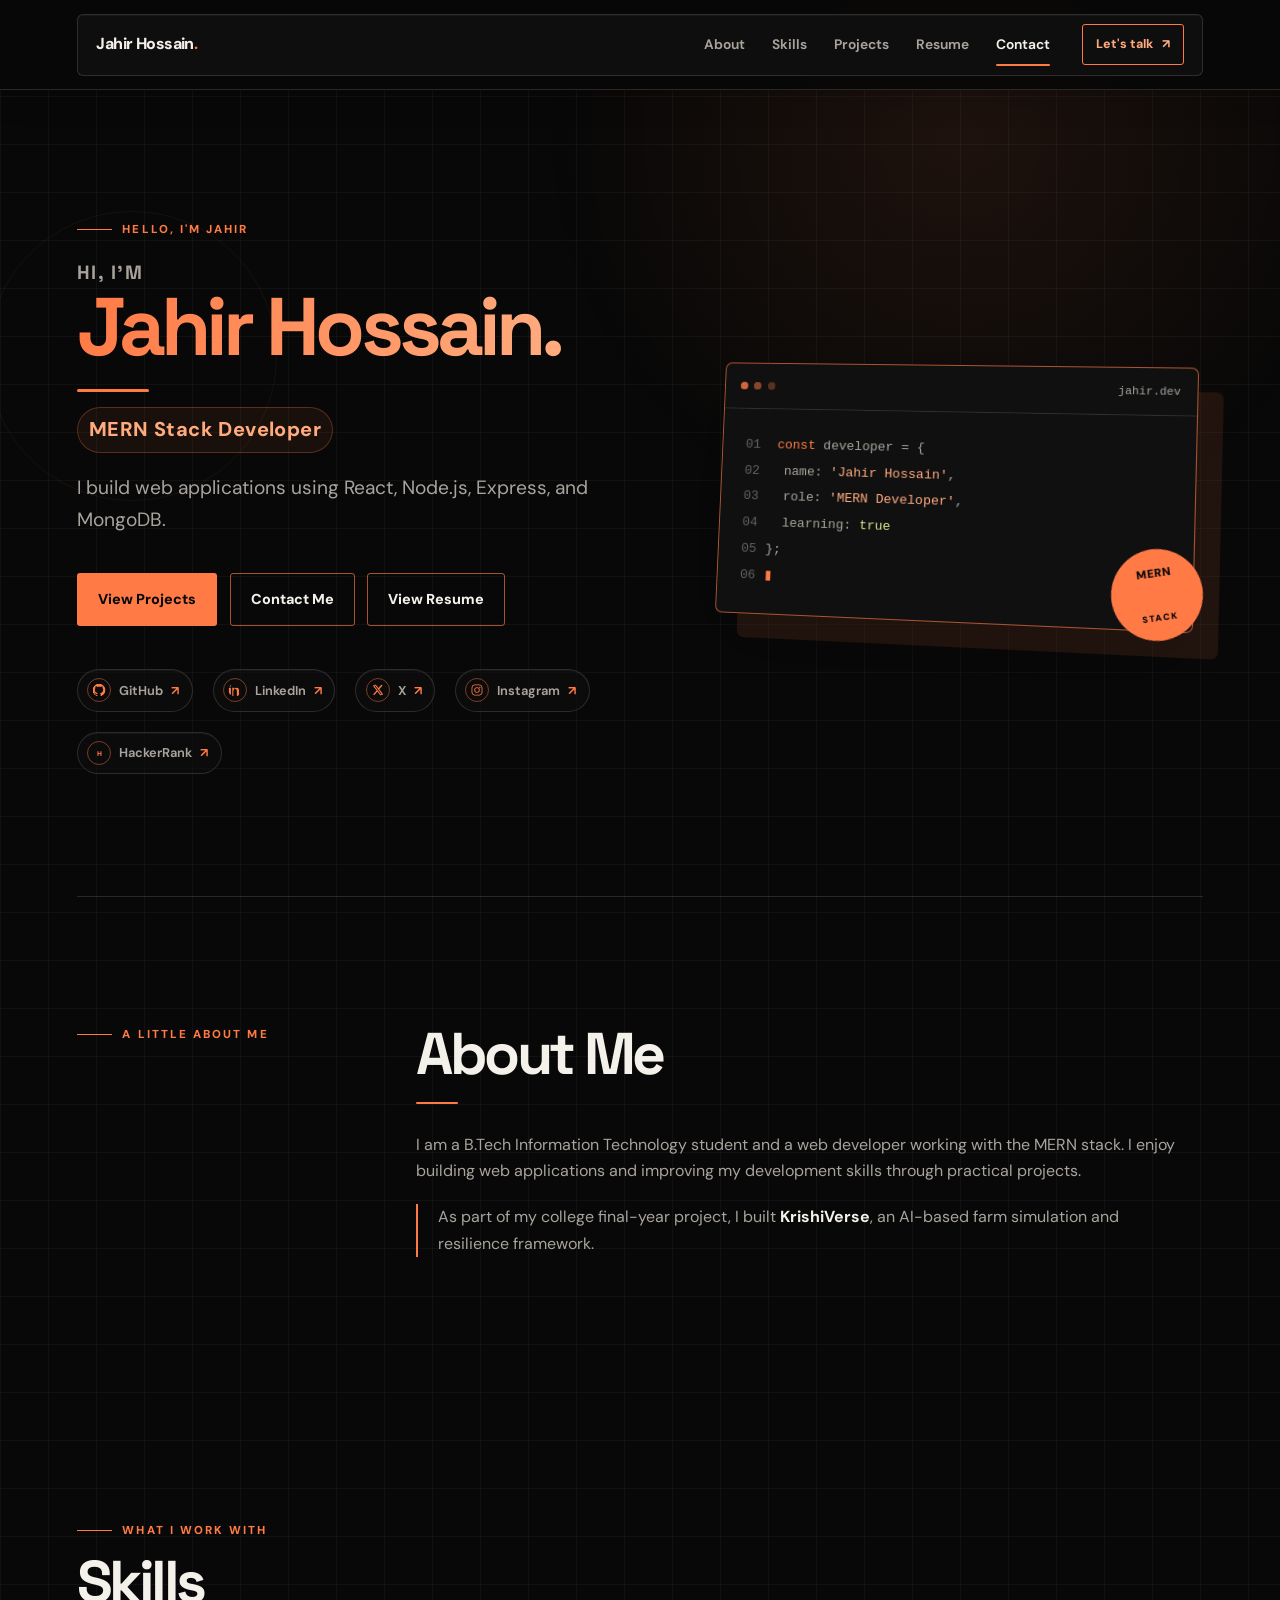
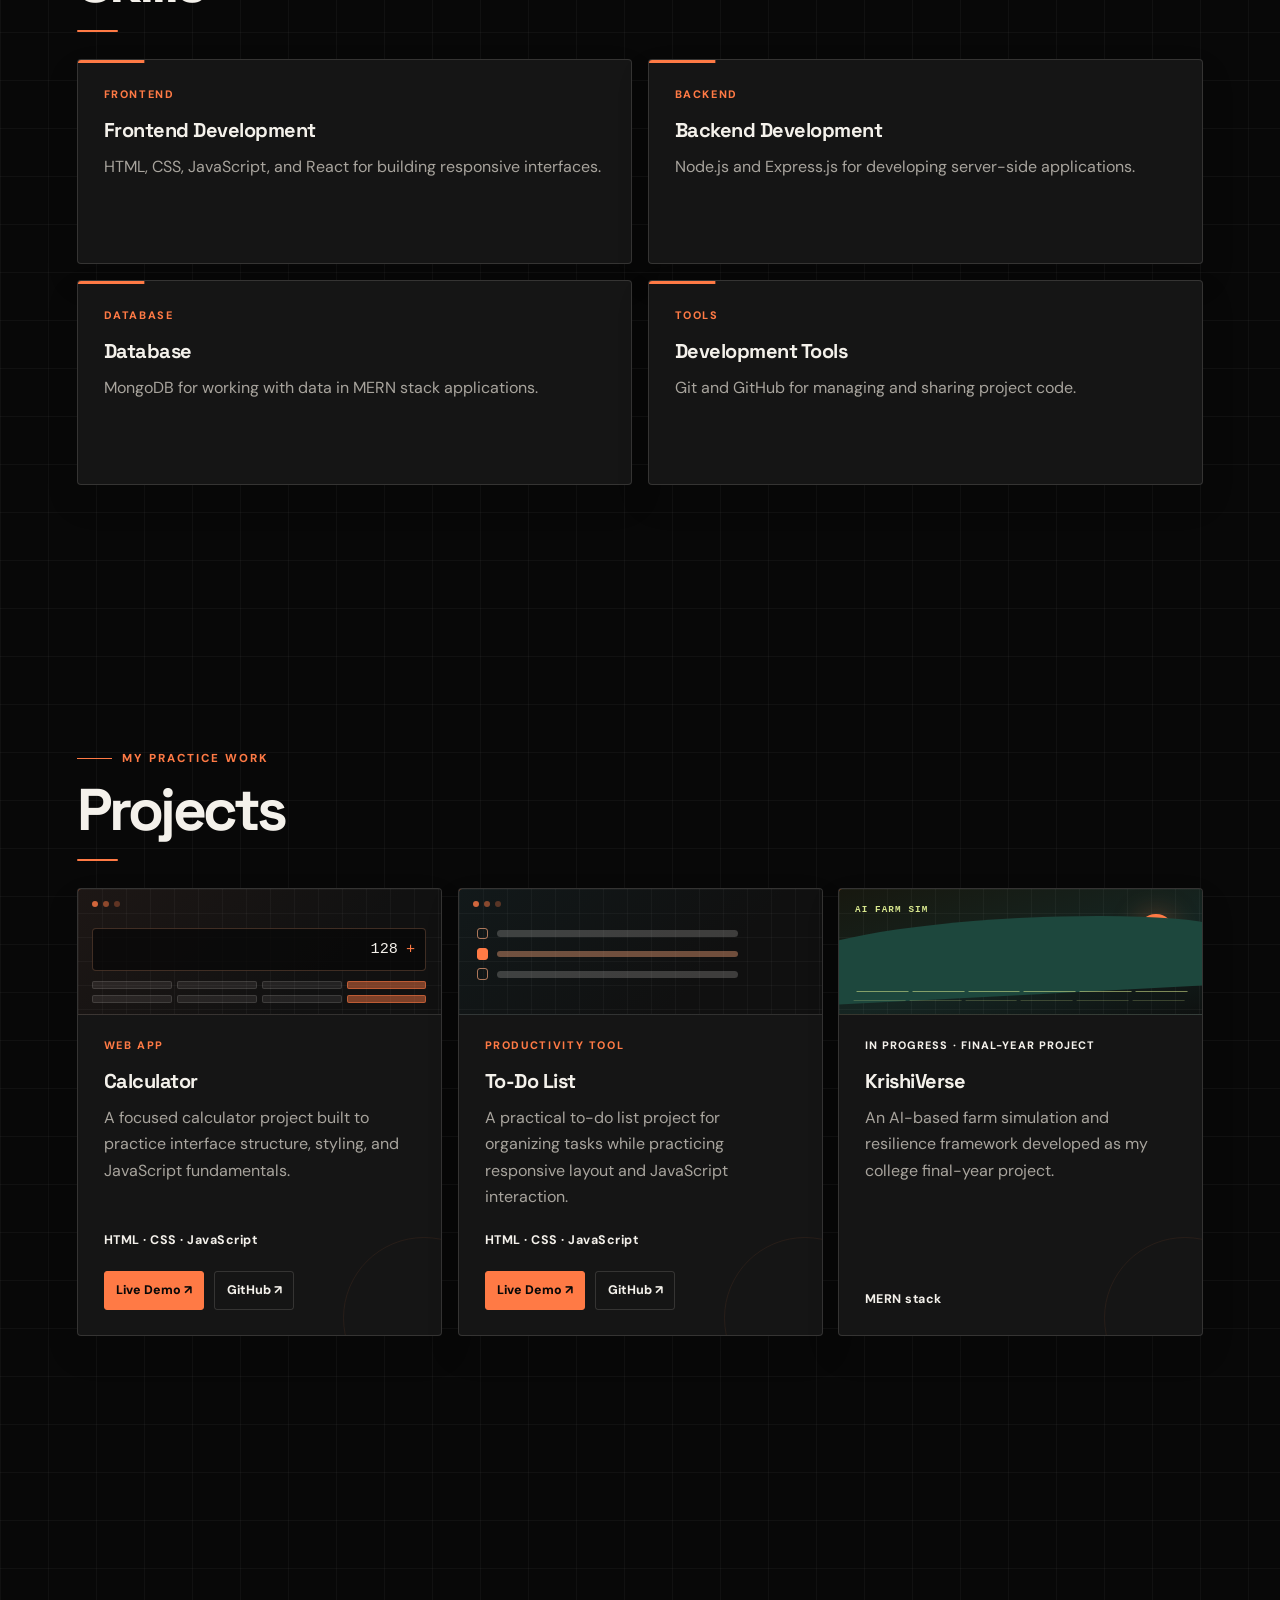
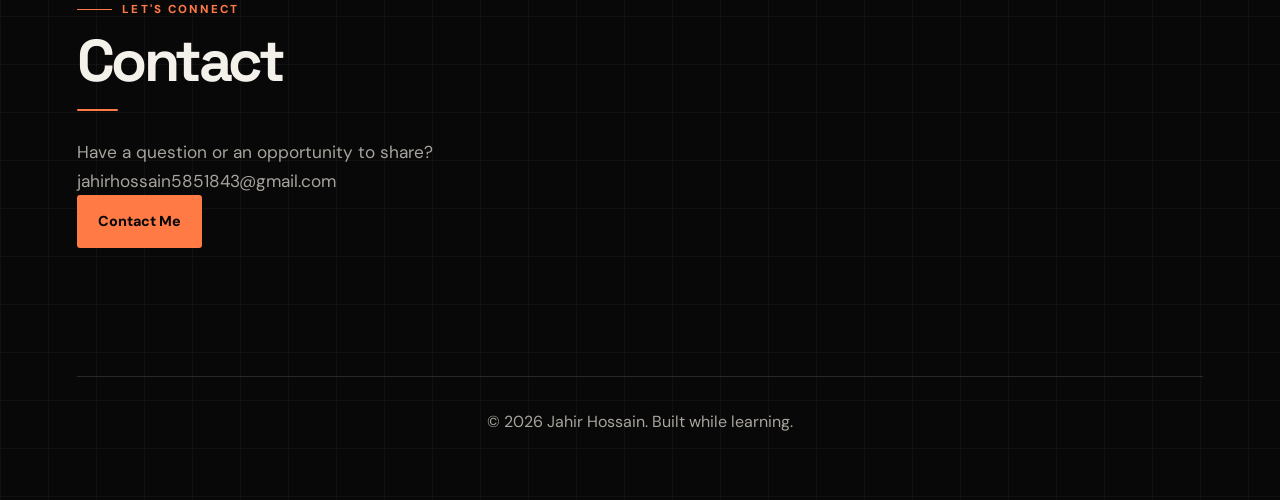
==== index.html @ dad939b6 "Create portfolio website" ====
<!DOCTYPE html>
<html lang="en">
<head>
  <meta charset="UTF-8">
  <meta name="viewport" content="width=device-width, initial-scale=1.0">
  <meta name="description" content="Jahir Hossain is a MERN Stack Developer building responsive web applications with React, Node.js, Express, and MongoDB.">
  <meta name="theme-color" content="#080808">
  <meta property="og:title" content="Jahir Hossain | MERN Stack Developer">
  <meta property="og:description" content="Explore Jahir Hossain's projects, skills, and web development journey.">
  <meta property="og:type" content="website">
  <title>Jahir Hossain | MERN Stack Developer</title>
  <link rel="icon" href="favicon.svg" type="image/svg+xml">
  <link rel="stylesheet" href="styles.css">
  <script src="script.js" defer></script>
</head>
<body>
  <header class="site-header">
    <nav class="navbar container" aria-label="Main navigation">
      <a class="logo" href="#home">Jahir Hossain<span>.</span></a>

      <button class="nav-toggle" type="button"
        aria-label="Toggle navigation" aria-expanded="false" aria-controls="primary-navigation">
        ☰
      </button>

      <ul class="nav-links" id="primary-navigation">
        <li><a href="#about">About</a></li>
        <li><a href="#skills">Skills</a></li>
        <li><a href="#projects">Projects</a></li>
        <li><a href="resume.html">Resume</a></li>
        <li><a href="#contact">Contact</a></li>
      </ul>

      <a class="nav-contact" href="#contact">Let's talk <span aria-hidden="true">↗</span></a>
    </nav>
  </header>

  <main>
    <section class="hero container" id="home">
      <div class="hero-text">
        <p class="eyebrow">HELLO, I'M JAHIR</p>
        <h1>
          <span class="hero-greeting">Hi, I'm</span>
          <span class="hero-name">Jahir Hossain.</span>
        </h1>
        <p class="hero-role">MERN Stack Developer</p>
        <p class="intro">I build web applications using React, Node.js, Express, and MongoDB.</p>
        <div class="hero-actions">
          <a class="btn btn-primary" href="#projects">View Projects</a>
          <a class="btn btn-secondary" href="#contact">Contact Me</a>
          <a class="btn btn-secondary" href="resume.html">View Resume</a>
        </div>
        <nav class="social-links" aria-label="Social links">
          <a href="https://github.com/whojahir" target="_blank" rel="noopener noreferrer">
            <svg class="social-icon" viewBox="0 0 24 24" aria-hidden="true"><path d="M12 .297c-6.63 0-12 5.373-12 12 0 5.303 3.438 9.8 8.205 11.385.6.113.82-.258.82-.577 0-.285-.01-1.04-.015-2.04-3.338.724-4.042-1.61-4.042-1.61-.546-1.387-1.333-1.756-1.333-1.756-1.089-.745.084-.729.084-.729 1.205.084 1.838 1.236 1.838 1.236 1.07 1.835 2.809 1.305 3.495.998.108-.776.418-1.305.762-1.605-2.665-.3-5.466-1.332-5.466-5.93 0-1.31.465-2.38 1.235-3.22-.135-.303-.54-1.523.105-3.176 0 0 1.005-.322 3.3 1.23.96-.267 1.98-.399 3-.405 1.02.006 2.04.138 3 .405 2.28-.908 3.285-1.23 3.285-1.23.645 1.653.24 2.873.12 3.176.765.84 1.23 1.91 1.23 3.22 0 4.61-2.805 5.625-5.475 5.92.42.36.81 1.096.81 2.22 0 1.606-.015 2.896-.015 3.286 0 .315.21.69.825.57C20.565 22.092 24 17.592 24 12.297c0-6.627-5.373-12-12-12"/></svg>
            GitHub <span aria-hidden="true">↗</span>
          </a>
          <a href="https://www.linkedin.com/in/jahir-hossain-62287223a/" target="_blank" rel="noopener noreferrer">
            <svg class="social-icon" viewBox="0 0 24 24" aria-hidden="true"><path d="M4.98 3.5A2.5 2.5 0 1 1 0 3.5a2.5 2.5 0 0 1 4.98 0ZM.5 8h4v16h-4V8Zm6.5 0h3.83v2.18h.05c.53-1 1.83-2.48 3.77-2.48 4.03 0 4.77 2.65 4.77 6.1V24h-4v-9.02c0-2.15-.04-4.91-2.99-4.91-3 0-3.46 2.34-3.46 4.76V24H7V8Z"/></svg>
            LinkedIn <span aria-hidden="true">↗</span>
          </a>
          <a href="https://x.com/wh0jahir" target="_blank" rel="noopener noreferrer">
            <svg class="social-icon" viewBox="0 0 24 24" aria-hidden="true"><path d="M18.244 2.25h3.308l-7.227 8.26 8.502 11.24H16.17l-5.214-6.817-5.963 6.817H1.684l7.73-8.835L1.254 2.25H8.08l4.713 6.231 5.45-6.231Zm-1.161 17.52h1.833L7.084 4.126H5.117L17.083 19.77Z"/></svg>
            X <span aria-hidden="true">↗</span>
          </a>
          <a href="https://www.instagram.com/whojahir" target="_blank" rel="noopener noreferrer">
            <svg class="social-icon" viewBox="0 0 24 24" aria-hidden="true"><path d="M7.75 2h8.5A5.75 5.75 0 0 1 22 7.75v8.5A5.75 5.75 0 0 1 16.25 22h-8.5A5.75 5.75 0 0 1 2 16.25v-8.5A5.75 5.75 0 0 1 7.75 2Zm-.2 1.5A4.25 4.25 0 0 0 3.5 7.75v8.5a4.25 4.25 0 0 0 4.25 4.25h8.5a4.25 4.25 0 0 0 4.25-4.25v-8.5a4.25 4.25 0 0 0-4.25-4.25h-8.5ZM12 7a5 5 0 1 1 0 10 5 5 0 0 1 0-10Zm0 1.5a3.5 3.5 0 1 0 0 7 3.5 3.5 0 0 0 0-7Zm5.25-2.25a1.125 1.125 0 1 1 0 2.25 1.125 1.125 0 0 1 0-2.25Z"/></svg>
            Instagram <span aria-hidden="true">↗</span>
          </a>
          <a href="https://www.hackerrank.com/profile/whojahir" target="_blank" rel="noopener noreferrer">
            <svg class="social-icon social-icon-letter" viewBox="0 0 24 24" aria-hidden="true"><text x="12" y="17" text-anchor="middle">H</text></svg>
            HackerRank <span aria-hidden="true">↗</span>
          </a>
        </nav>
      </div>

      <div class="hero-visual" role="img" aria-label="Developer workspace illustration">
        <div class="code-window">
          <div class="window-bar" aria-hidden="true">
            <span></span><span></span><span></span>
            <small>jahir.dev</small>
          </div>
          <div class="code-content" aria-hidden="true">
            <p><span class="code-muted">01</span> <span class="code-keyword">const</span> developer = {</p>
            <p><span class="code-muted">02</span>&nbsp;&nbsp;name: <span class="code-string">'Jahir Hossain'</span>,</p>
            <p><span class="code-muted">03</span>&nbsp;&nbsp;role: <span class="code-string">'MERN Developer'</span>,</p>
            <p><span class="code-muted">04</span>&nbsp;&nbsp;learning: <span class="code-value">true</span></p>
            <p><span class="code-muted">05</span>};</p>
            <p><span class="code-muted">06</span><span class="code-cursor">▮</span></p>
          </div>
        </div>
        <div class="visual-badge">MERN<br><span>STACK</span></div>
      </div>
    </section>

    <section class="section container" id="about">
      <p class="eyebrow">A LITTLE ABOUT ME</p>
      <h2>About Me</h2>
      <div class="about-content">
        <p>
          I am a B.Tech Information Technology student and a web developer
          working with the MERN stack. I enjoy building web applications and
          improving my development skills through practical projects.
        </p>
        <p class="about-experience">
          As part of my college final-year project, I built
          <strong>KrishiVerse</strong>, an AI-based farm simulation and
          resilience framework.
        </p>
      </div>
    </section>

    <section class="section container" id="skills">
      <p class="eyebrow">WHAT I WORK WITH</p>
      <h2>Skills</h2>
      <div class="skills-grid">
        <article class="card skill-card">
          <p class="skill-category">FRONTEND</p>
          <h3>Frontend Development</h3>
          <p>HTML, CSS, JavaScript, and React for building responsive interfaces.</p>
        </article>
        <article class="card skill-card">
          <p class="skill-category">BACKEND</p>
          <h3>Backend Development</h3>
          <p>Node.js and Express.js for developing server-side applications.</p>
        </article>
        <article class="card skill-card">
          <p class="skill-category">DATABASE</p>
          <h3>Database</h3>
          <p>MongoDB for working with data in MERN stack applications.</p>
        </article>
        <article class="card skill-card">
          <p class="skill-category">TOOLS</p>
          <h3>Development Tools</h3>
          <p>Git and GitHub for managing and sharing project code.</p>
        </article>
      </div>
    </section>

    <section class="section container" id="projects">
      <p class="eyebrow">MY PRACTICE WORK</p>
      <h2>Projects</h2>
      <div class="card-grid">
        <article class="card project-card">
          <div class="project-preview project-preview-calculator" aria-hidden="true">
            <div class="preview-topbar"><span></span><span></span><span></span></div>
            <div class="calculator-screen">128<span>+</span></div>
            <div class="calculator-keys"><i></i><i></i><i></i><i class="key-accent"></i><i></i><i></i><i></i><i class="key-accent"></i></div>
          </div>
          <p class="project-type">WEB APP</p>
          <h3>Calculator</h3>
          <p>A focused calculator project built to practice interface structure, styling, and JavaScript fundamentals.</p>
          <p class="project-tech">HTML · CSS · JavaScript</p>
          <div class="project-links">
            <a class="project-link project-link-primary" href="https://calculator-blush-zeta.vercel.app/" target="_blank" rel="noopener noreferrer">Live Demo ↗</a>
            <a class="project-link" href="https://github.com/whojahir/Calculator" target="_blank" rel="noopener noreferrer">GitHub ↗</a>
          </div>
        </article>
        <article class="card project-card">
          <div class="project-preview project-preview-todo" aria-hidden="true">
            <div class="preview-topbar"><span></span><span></span><span></span></div>
            <div class="todo-preview-row"><b></b><i></i></div>
            <div class="todo-preview-row is-done"><b></b><i></i></div>
            <div class="todo-preview-row"><b></b><i></i></div>
          </div>
          <p class="project-type">PRODUCTIVITY TOOL</p>
          <h3>To-Do List</h3>
          <p>A practical to-do list project for organizing tasks while practicing responsive layout and JavaScript interaction.</p>
          <p class="project-tech">HTML · CSS · JavaScript</p>
          <div class="project-links">
            <a class="project-link project-link-primary" href="https://whojahir.github.io/To-Do-List/" target="_blank" rel="noopener noreferrer">Live Demo ↗</a>
            <a class="project-link" href="https://github.com/whojahir/To-Do-List" target="_blank" rel="noopener noreferrer">GitHub ↗</a>
          </div>
        </article>
        <article class="card project-card">
          <div class="project-preview project-preview-krishi" aria-hidden="true">
            <div class="farm-sun"></div>
            <div class="farm-hills"></div>
            <div class="farm-grid"><i></i><i></i><i></i><i></i><i></i><i></i></div>
            <span class="farm-label">AI FARM SIM</span>
          </div>
          <p class="project-type project-status">IN PROGRESS · FINAL-YEAR PROJECT</p>
          <h3>KrishiVerse</h3>
          <p>An AI-based farm simulation and resilience framework developed as my college final-year project.</p>
          <p class="project-tech">MERN stack</p>
        </article>
      </div>
    </section>

    <section class="section container" id="contact">
      <p class="eyebrow">LET'S CONNECT</p>
      <h2>Contact</h2>
      <p>Have a question or an opportunity to share?</p>
      <p class="contact-email">jahirhossain5851843@gmail.com</p>
      <a class="btn btn-primary"
        href="mailto:jahirhossain5851843@gmail.com">Contact Me</a>
    </section>
  </main>

  <footer class="site-footer">
    <p>© <span id="year"></span> Jahir Hossain. Built while learning.</p>
  </footer>
</body>
</html>
---- styles.css ----
@import url("https://fonts.googleapis.com/css2?family=DM+Sans:wght@400;500;600;700&family=Space+Grotesk:wght@500;600;700&display=swap");

* {
  box-sizing: border-box;
  margin: 0;
  padding: 0;
}

:root {
  --black: #080808;
  --black-soft: #101010;
  --panel: #151515;
  --panel-hover: #1b1b1b;
  --white: #f4f1eb;
  --muted: #a8a49d;
  --orange: #ff7a45;
  --orange-soft: #ffab7e;
  --line: rgba(244, 241, 235, 0.14);
  --line-strong: rgba(255, 122, 69, 0.65);
  --font-body: "DM Sans", Inter, ui-sans-serif, system-ui, sans-serif;
  --font-display: "Space Grotesk", Inter, ui-sans-serif, system-ui, sans-serif;
}

html {
  scroll-behavior: smooth;
}

body {
  min-width: 320px;
  overflow-x: hidden;
  background-color: var(--black);
  background-image:
    linear-gradient(rgba(255, 255, 255, 0.035) 1px, transparent 1px),
    linear-gradient(90deg, rgba(255, 255, 255, 0.035) 1px, transparent 1px);
  background-size: 48px 48px;
  color: var(--white);
  font-family: var(--font-body);
  line-height: 1.65;
  -webkit-font-smoothing: antialiased;
  text-rendering: optimizeLegibility;
}

body::before {
  position: fixed;
  inset: 0;
  z-index: -1;
  background: radial-gradient(circle at 75% 15%, rgba(255, 122, 69, 0.09), transparent 26rem);
  content: "";
  pointer-events: none;
}

::selection {
  background: var(--orange);
  color: var(--black);
}

.container {
  width: min(1160px, 88%);
  margin: 0 auto;
}

.site-header {
  position: sticky;
  top: 0;
  z-index: 10;
  padding: 0.85rem 0;
  background: rgba(8, 8, 8, 0.86);
  border-bottom: 1px solid var(--line);
  backdrop-filter: blur(16px);
  box-shadow: 0 10px 30px rgba(0, 0, 0, 0.12);
}

.navbar {
  min-height: 62px;
  display: flex;
  align-items: center;
  gap: 2rem;
  padding: 0.25rem 1.15rem;
  border: 1px solid var(--line);
  border-radius: 6px;
  background: rgba(16, 16, 16, 0.92);
  box-shadow: inset 0 1px 0 rgba(244, 241, 235, 0.035);
}

.logo {
  margin-right: auto;
  color: var(--white);
  font-size: 1rem;
  font-weight: 800;
  letter-spacing: -0.035em;
  text-decoration: none;
}

.logo span {
  color: var(--orange);
}

.nav-links {
  display: flex;
  align-items: center;
  gap: 1.7rem;
  list-style: none;
}

.nav-links a,
.social-links a {
  color: var(--muted);
  font-size: 0.86rem;
  font-weight: 650;
  text-decoration: none;
  transition: color 180ms ease, transform 180ms ease;
}

.nav-links a:hover,
.nav-links a:focus-visible,
.social-links a:hover,
.social-links a:focus-visible {
  color: var(--white);
}

.nav-links a {
  position: relative;
  padding: 0.25rem 0;
}

.nav-links a::after {
  position: absolute;
  right: 0;
  bottom: -0.55rem;
  left: 0;
  height: 2px;
  border-radius: 999px;
  background: var(--orange);
  content: "";
  opacity: 0;
  transform: scaleX(0.35);
  transition: opacity 180ms ease, transform 180ms ease;
}

.nav-links a.is-current {
  color: var(--white);
}

.nav-links a.is-current::after,
.nav-links a:hover::after,
.nav-links a:focus-visible::after {
  opacity: 1;
  transform: scaleX(1);
}

.nav-links a:hover,
.nav-links a:focus-visible {
  transform: translateY(-1px);
}

.nav-toggle {
  display: none;
  border: 1px solid var(--line);
  border-radius: 4px;
  background: transparent;
  color: var(--white);
  cursor: pointer;
  font-size: 1.35rem;
  line-height: 1;
  padding: 0.45rem 0.6rem;
}

.nav-contact {
  display: inline-flex;
  align-items: center;
  gap: 0.55rem;
  border: 1px solid var(--orange);
  border-radius: 3px;
  padding: 0.58rem 0.8rem;
  color: var(--orange-soft);
  font-size: 0.78rem;
  font-weight: 800;
  text-decoration: none;
  transition: background 180ms ease, color 180ms ease, transform 180ms ease;
}

.nav-contact:hover,
.nav-contact:focus-visible {
  background: var(--orange);
  color: var(--black);
  transform: translateY(-2px);
}

.nav-toggle:focus-visible,
.btn:focus-visible,
.nav-contact:focus-visible,
.nav-links a:focus-visible,
.social-links a:focus-visible,
.project-link:focus-visible {
  outline: 3px solid rgba(255, 171, 126, 0.55);
  outline-offset: 4px;
}

.hero {
  position: relative;
  min-height: calc(100vh - 94px);
  display: grid;
  grid-template-columns: minmax(0, 1.05fr) minmax(360px, 0.95fr);
  align-items: center;
  gap: 4rem;
  padding-top: 6.5rem;
  padding-bottom: 6.5rem;
}

.hero::before {
  position: absolute;
  top: 15%;
  left: -8%;
  width: 18rem;
  height: 18rem;
  border: 1px solid rgba(255, 122, 69, 0.08);
  border-radius: 50%;
  content: "";
  pointer-events: none;
}

.hero-text {
  position: relative;
  z-index: 1;
  max-width: 700px;
}

.eyebrow {
  display: inline-flex;
  align-items: center;
  gap: 0.65rem;
  color: var(--orange);
  font-size: 0.72rem;
  font-weight: 800;
  letter-spacing: 0.18em;
}

.eyebrow::before {
  width: 2.2rem;
  height: 1px;
  background: var(--orange);
  content: "";
}

h1,
h2,
h3 {
  color: var(--white);
  font-family: var(--font-display);
  line-height: 1.08;
  text-wrap: balance;
}

h1 {
  position: relative;
  max-width: 650px;
  margin: 1.35rem 0 0.9rem;
  font-size: clamp(2.65rem, 5.7vw, 4.9rem);
  font-weight: 780;
  letter-spacing: -0.065em;
  line-height: 1.02;
}

.hero-greeting,
.hero-name {
  display: block;
}

.hero-greeting {
  margin-bottom: 0.25rem;
  color: var(--muted);
  font-size: clamp(0.95rem, 1.8vw, 1.2rem);
  font-weight: 700;
  letter-spacing: 0.08em;
  line-height: 1.2;
  text-transform: uppercase;
}

.hero-name {
  margin-top: 0;
  background: linear-gradient(100deg, var(--orange) 0%, var(--orange-soft) 85%);
  -webkit-background-clip: text;
  background-clip: text;
  color: transparent;
  font-size: 1.12em;
  font-weight: 700;
  letter-spacing: -0.06em;
  line-height: 0.96;
}

h1::after {
  display: block;
  width: 4.5rem;
  height: 3px;
  margin-top: 1.45rem;
  border-radius: 999px;
  background: var(--orange);
  content: "";
}

.hero-role {
  display: inline-flex;
  align-items: center;
  width: fit-content;
  margin-bottom: 1.2rem;
  padding: 0.35rem 0.7rem;
  border: 1px solid rgba(255, 122, 69, 0.28);
  border-radius: 999px;
  background: rgba(255, 122, 69, 0.07);
  color: var(--orange-soft);
  font-size: clamp(1rem, 2vw, 1.25rem);
  font-weight: 750;
  letter-spacing: 0.02em;
}

h2 {
  margin: 0.8rem 0 1.7rem;
  font-size: clamp(2rem, 4.6vw, 3.7rem);
  font-weight: 740;
  letter-spacing: -0.06em;
  line-height: 1;
}

h2::after {
  display: block;
  width: 2.6rem;
  height: 2px;
  margin-top: 1.15rem;
  border-radius: 999px;
  background: var(--orange);
  content: "";
}

h3 {
  margin-bottom: 0.8rem;
  font-size: 1.25rem;
  letter-spacing: -0.025em;
}

p {
  color: var(--muted);
}

.intro {
  max-width: 590px;
  font-size: clamp(1.05rem, 2vw, 1.2rem);
}

.hero-actions {
  display: flex;
  flex-wrap: wrap;
  gap: 0.8rem;
  margin-top: 2.35rem;
}

.btn {
  display: inline-block;
  border: 1px solid transparent;
  border-radius: 3px;
  padding: 0.85rem 1.25rem;
  font-size: 0.9rem;
  font-weight: 800;
  text-decoration: none;
  transition: background 180ms ease, border-color 180ms ease, color 180ms ease, transform 180ms ease;
}

.btn:hover {
  transform: translateY(-2px);
}

.btn-primary {
  background: var(--orange);
  color: var(--black);
}

.btn-primary:hover {
  background: var(--orange-soft);
}

.btn-secondary {
  border-color: var(--line-strong);
  background: transparent;
  color: var(--white);
}

.btn-secondary:hover {
  background: rgba(255, 122, 69, 0.1);
  color: var(--orange-soft);
}

.social-links {
  display: flex;
  flex-wrap: wrap;
  gap: 1.25rem;
  margin-top: 2.7rem;
}

.social-links a {
  display: inline-flex;
  align-items: center;
  gap: 0.5rem;
  border: 1px solid var(--line);
  border-radius: 999px;
  padding: 0.52rem 0.78rem 0.52rem 0.58rem;
  background: rgba(16, 16, 16, 0.55);
  color: var(--muted);
  font-size: 0.8rem;
  box-shadow: inset 0 1px 0 rgba(244, 241, 235, 0.04);
  transition: background 180ms ease, border-color 180ms ease, color 180ms ease;
}

.social-icon {
  width: 1.5rem;
  height: 1.5rem;
  flex: 0 0 1.5rem;
  padding: 0.28rem;
  border: 1px solid rgba(255, 122, 69, 0.45);
  border-radius: 50%;
  color: var(--orange);
  fill: currentColor;
  transition: background 180ms ease, border-color 180ms ease, color 180ms ease;
}

.social-icon-letter {
  overflow: visible;
  padding: 0.25rem;
  fill: none;
  stroke: currentColor;
  stroke-width: 1.5;
}

.social-icon-letter text {
  fill: currentColor;
  stroke: none;
  font-size: 0.72rem;
  font-weight: 900;
}

.social-links a:hover,
.social-links a:focus-visible {
  background: var(--orange);
  border-color: var(--orange);
  color: var(--black);
}

.social-links a:hover .social-icon,
.social-links a:focus-visible .social-icon {
  border-color: var(--black);
  background: var(--black);
  color: var(--orange);
}

.social-links a span {
  color: var(--orange);
}

.social-links a:hover span,
.social-links a:focus-visible span {
  color: var(--black);
}

.hero-visual {
  position: relative;
  z-index: 1;
  min-height: 360px;
  display: grid;
  place-items: center;
  perspective: 1100px;
}

.reveal {
  opacity: 0;
  transform: translateY(48px);
  transition:
    opacity 800ms cubic-bezier(0.22, 1, 0.36, 1),
    transform 800ms cubic-bezier(0.22, 1, 0.36, 1);
  transition-delay: var(--reveal-delay, 0ms);
}

.reveal.is-visible {
  opacity: 1;
  transform: translateY(0);
}

.hero-text.reveal {
  transition-delay: 80ms;
}

.hero-visual.reveal {
  transition-delay: 180ms;
}

.card.reveal {
  transform: perspective(900px) translateY(48px) rotateX(0deg) rotateY(0deg);
}

.card.reveal.is-visible {
  transform: perspective(900px) translateY(0) rotateX(0deg) rotateY(0deg);
}

.code-window {
  width: min(100%, 480px);
  transform: rotateX(3deg) rotateY(-8deg) rotateZ(2deg);
  border: 1px solid var(--line-strong);
  border-radius: 7px;
  background: rgba(16, 16, 16, 0.94);
  box-shadow: 24px 24px 0 rgba(255, 122, 69, 0.1), 0 28px 80px rgba(0, 0, 0, 0.4);
  animation: float-window 6s ease-in-out infinite;
  transition: transform 300ms ease, box-shadow 300ms ease;
  transform-style: preserve-3d;
}

.code-window:hover {
  animation-play-state: paused;
  transform: rotateX(0) rotateY(0) rotateZ(0) translateY(-8px);
  box-shadow: 18px 28px 0 rgba(255, 122, 69, 0.14), 0 34px 90px rgba(0, 0, 0, 0.48);
}

.window-bar {
  display: flex;
  align-items: center;
  gap: 0.4rem;
  padding: 0.85rem 1rem;
  border-bottom: 1px solid var(--line);
}

.window-bar span {
  width: 8px;
  height: 8px;
  display: block;
  border-radius: 50%;
  background: var(--orange);
  opacity: 0.8;
}

.window-bar span:nth-child(2) {
  opacity: 0.5;
}

.window-bar span:nth-child(3) {
  opacity: 0.3;
}

.window-bar small {
  margin-left: auto;
  color: var(--muted);
  font-family: ui-monospace, SFMono-Regular, Menlo, monospace;
  font-size: 0.7rem;
}

.code-content {
  overflow-x: auto;
  padding: 1.5rem;
  color: var(--white);
  font-family: ui-monospace, SFMono-Regular, Menlo, monospace;
  font-size: clamp(0.68rem, 1.5vw, 0.84rem);
  line-height: 2;
}

.code-content p {
  white-space: nowrap;
}

.code-muted {
  display: inline-block;
  width: 1.6rem;
  color: #5f625d;
}

.code-keyword {
  color: var(--orange);
}

.code-string {
  color: var(--orange-soft);
}

.code-value {
  color: #d9e88f;
}

.code-cursor {
  color: var(--orange);
}

.visual-badge {
  position: absolute;
  right: 0;
  bottom: 2rem;
  display: grid;
  place-items: center;
  width: 92px;
  height: 92px;
  border: 1px solid var(--orange);
  border-radius: 50%;
  background: var(--orange);
  color: var(--black);
  font-size: 0.72rem;
  font-weight: 900;
  letter-spacing: 0.08em;
  line-height: 1.15;
  text-align: center;
  transform: rotate(-8deg);
  animation: float-badge 5s ease-in-out 500ms infinite;
}

.visual-badge span {
  font-size: 0.56rem;
}

@keyframes float-window {
  0%,
  100% {
    transform: rotateX(3deg) rotateY(-8deg) rotateZ(2deg) translateY(0);
  }

  50% {
    transform: rotateX(5deg) rotateY(-5deg) rotateZ(2deg) translateY(-10px);
  }
}

@keyframes float-badge {
  0%,
  100% {
    transform: rotate(-8deg) translateY(0);
  }

  50% {
    transform: rotate(-3deg) translateY(-8px);
  }
}

.section {
  position: relative;
  padding: 8rem 0;
  scroll-margin-top: 94px;
}

.section > p:not(.eyebrow) {
  max-width: 730px;
  font-size: 1.08rem;
}

#about {
  display: grid;
  grid-template-columns: minmax(180px, 0.35fr) minmax(0, 1fr);
  column-gap: 4rem;
  border-top: 1px solid var(--line);
}

#about .eyebrow {
  grid-row: span 2;
  align-self: start;
}

#about h2 {
  margin-top: 0;
}

.about-content {
  max-width: 760px;
}

.about-content p + p {
  margin-top: 1.25rem;
}

.about-experience {
  padding-left: 1.25rem;
  border-left: 2px solid var(--orange);
}

.about-experience strong {
  color: var(--white);
}

.card-grid,
.skills-grid {
  display: grid;
  grid-template-columns: repeat(3, minmax(0, 1fr));
  gap: 1rem;
}

.skills-grid {
  grid-template-columns: repeat(2, minmax(0, 1fr));
}

.card {
  position: relative;
  min-height: 215px;
  display: flex;
  flex-direction: column;
  justify-content: flex-end;
  padding: 1.6rem;
  background: var(--panel);
  border: 1px solid var(--line);
  border-radius: 4px;
  overflow: hidden;
  box-shadow: 0 16px 34px rgba(0, 0, 0, 0.12);
  transition: background 180ms ease, border-color 180ms ease, box-shadow 220ms ease, transform 220ms ease;
  transform-style: preserve-3d;
  will-change: transform;
}

.card::before {
  position: absolute;
  top: 0;
  right: 0;
  left: 0;
  height: 3px;
  background: var(--orange);
  content: "";
  transform: scaleX(0.12);
  transform-origin: left;
  transition: transform 180ms ease;
}

@media (hover: hover) and (pointer: fine) {
  .card:hover {
    background: var(--panel-hover);
    border-color: var(--line-strong);
    box-shadow: 0 24px 50px rgba(0, 0, 0, 0.24), 0 0 0 1px rgba(255, 122, 69, 0.06);
    transform: perspective(900px) translateY(-7px) rotateX(var(--tilt-x, 0deg)) rotateY(var(--tilt-y, 0deg));
  }

  .card:hover .project-preview {
    transform: scale(1.025);
  }

  .card.reveal.is-visible:hover {
    transform: perspective(900px) translateY(-7px) rotateX(var(--tilt-x, 0deg)) rotateY(var(--tilt-y, 0deg));
  }

  .card:hover::before {
    transform: scaleX(1);
  }
}

.card h3 {
  margin-top: auto;
}

.skill-card {
  min-height: 205px;
  justify-content: flex-start;
}

.skill-category,
.project-card .project-type {
  margin-bottom: 1rem;
  color: var(--orange);
  font-size: 0.68rem;
  font-weight: 800;
  letter-spacing: 0.15em;
}

.skill-card h3,
.project-card h3 {
  margin-top: 0;
}

.project-card {
  min-height: 330px;
  justify-content: flex-start;
}

.project-preview {
  position: relative;
  flex: 0 0 auto;
  height: 126px;
  margin: -1.6rem -1.6rem 1.35rem;
  overflow: hidden;
  border-bottom: 1px solid var(--line);
  isolation: isolate;
  transition: transform 220ms ease;
}

.project-preview::before {
  position: absolute;
  inset: 0;
  z-index: -1;
  background:
    linear-gradient(rgba(255, 255, 255, 0.035) 1px, transparent 1px),
    linear-gradient(90deg, rgba(255, 255, 255, 0.035) 1px, transparent 1px);
  background-size: 24px 24px;
  content: "";
}

.project-preview-calculator {
  background: linear-gradient(135deg, #1d1715, #111111 68%);
}

.preview-topbar {
  display: flex;
  gap: 0.3rem;
  padding: 0.75rem 0.9rem;
}

.preview-topbar span {
  width: 6px;
  height: 6px;
  border-radius: 50%;
  background: var(--orange);
  opacity: 0.8;
}

.preview-topbar span:nth-child(2) {
  opacity: 0.5;
}

.preview-topbar span:nth-child(3) {
  opacity: 0.3;
}

.calculator-screen {
  position: absolute;
  top: 2.45rem;
  right: 0.9rem;
  left: 0.9rem;
  padding: 0.5rem 0.65rem;
  border: 1px solid rgba(255, 171, 126, 0.22);
  border-radius: 4px;
  background: rgba(8, 8, 8, 0.78);
  color: var(--white);
  font-family: ui-monospace, SFMono-Regular, Menlo, monospace;
  font-size: 0.95rem;
  text-align: right;
}

.calculator-screen span {
  margin-left: 0.5rem;
  color: var(--orange);
}

.calculator-keys {
  position: absolute;
  right: 0.9rem;
  bottom: 0.7rem;
  left: 0.9rem;
  display: grid;
  grid-template-columns: repeat(4, 1fr);
  gap: 0.35rem;
}

.calculator-keys i {
  display: block;
  height: 0.5rem;
  border: 1px solid rgba(244, 241, 235, 0.12);
  border-radius: 2px;
  background: rgba(244, 241, 235, 0.08);
}

.calculator-keys .key-accent {
  border-color: rgba(255, 122, 69, 0.5);
  background: rgba(255, 122, 69, 0.45);
}

.project-preview-todo {
  background: linear-gradient(135deg, #12191a, #101010 68%);
}

.todo-preview-row {
  display: flex;
  align-items: center;
  gap: 0.55rem;
  width: 72%;
  margin: 0.55rem 0 0 1.1rem;
}

.todo-preview-row b {
  width: 0.72rem;
  height: 0.72rem;
  flex: 0 0 0.72rem;
  border: 1px solid rgba(255, 171, 126, 0.65);
  border-radius: 3px;
}

.todo-preview-row i {
  display: block;
  width: 100%;
  height: 0.42rem;
  border-radius: 999px;
  background: rgba(244, 241, 235, 0.2);
}

.todo-preview-row.is-done b {
  border-color: var(--orange);
  background: var(--orange);
}

.todo-preview-row.is-done i {
  background: rgba(255, 171, 126, 0.4);
}

.project-preview-krishi {
  background: linear-gradient(165deg, #17180f 0%, #152522 58%, #0e1110 100%);
}

.farm-sun {
  position: absolute;
  top: 1.55rem;
  right: 1.8rem;
  width: 2.1rem;
  height: 2.1rem;
  border-radius: 50%;
  background: var(--orange);
  box-shadow: 0 0 28px rgba(255, 122, 69, 0.35);
}

.farm-hills {
  position: absolute;
  right: -10%;
  bottom: 1.2rem;
  left: -10%;
  height: 4.8rem;
  background: #1d473d;
  border-radius: 50% 50% 0 0 / 38% 38% 0 0;
  transform: rotate(-3deg);
}

.farm-grid {
  position: absolute;
  right: 1rem;
  bottom: 0.8rem;
  left: 1rem;
  display: grid;
  grid-template-columns: repeat(6, 1fr);
  gap: 0.25rem;
  transform: skewX(-18deg);
}

.farm-grid i {
  display: block;
  height: 0.65rem;
  border-top: 1px solid rgba(217, 232, 143, 0.55);
  border-bottom: 1px solid rgba(217, 232, 143, 0.22);
}

.farm-label {
  position: absolute;
  top: 0.8rem;
  left: 1rem;
  color: #d9e88f;
  font-family: ui-monospace, SFMono-Regular, Menlo, monospace;
  font-size: 0.58rem;
  font-weight: 800;
  letter-spacing: 0.12em;
}

.project-card::after {
  position: absolute;
  right: -4rem;
  bottom: -4rem;
  width: 10rem;
  height: 10rem;
  border: 1px solid rgba(255, 122, 69, 0.08);
  border-radius: 50%;
  content: "";
  pointer-events: none;
}

.project-card .project-status {
  color: var(--white);
  letter-spacing: 0.1em;
}

.project-card .project-tech {
  margin-top: auto;
  padding-top: 1.25rem;
  color: var(--white);
  font-size: 0.78rem;
  font-weight: 700;
  letter-spacing: 0.04em;
}

.project-links {
  display: flex;
  flex-wrap: wrap;
  gap: 0.65rem;
  margin-top: 1.25rem;
}

.project-link {
  display: inline-block;
  border: 1px solid var(--line);
  border-radius: 3px;
  padding: 0.5rem 0.7rem;
  color: var(--white);
  font-size: 0.78rem;
  font-weight: 800;
  text-decoration: none;
  transition: background 180ms ease, border-color 180ms ease, color 180ms ease;
}

.project-link:hover,
.project-link:focus-visible {
  border-color: var(--orange);
  color: var(--orange-soft);
}

.project-link-primary {
  background: var(--orange);
  border-color: var(--orange);
  color: var(--black);
}

.project-link-primary:hover,
.project-link-primary:focus-visible {
  background: var(--orange-soft);
  border-color: var(--orange-soft);
  color: var(--black);
}

.site-footer {
  width: min(1160px, 88%);
  margin: 0 auto;
  padding: 2rem 0 4rem;
  border-top: 1px solid var(--line);
  text-align: center;
}

.contact-email,
.site-footer p {
  overflow-wrap: anywhere;
  word-break: break-word;
}

@media (max-width: 1100px) {
  .container,
  .site-footer {
    width: min(92%, 960px);
  }

  .hero {
    gap: 2.5rem;
  }

  .nav-links {
    gap: 1.2rem;
  }
}

@media (max-width: 900px) {
  .hero {
    grid-template-columns: 1fr;
    gap: 3rem;
  }

  .hero-visual {
    max-width: 620px;
    min-height: 300px;
    justify-self: center;
  }

  .card-grid {
    grid-template-columns: repeat(2, minmax(0, 1fr));
  }

  #about {
    column-gap: 2rem;
  }
}

@media (max-width: 760px) {
  .container,
  .site-footer {
    width: 88%;
  }

  .site-header {
    padding: 0.6rem 0;
  }

  .navbar {
    min-height: 58px;
  }

  .nav-toggle {
    display: block;
  }

  .nav-contact {
    display: none;
  }

  .nav-links {
    position: absolute;
    top: 74px;
    left: 6%;
    right: 6%;
    display: none;
    flex-direction: column;
    align-items: stretch;
    gap: 0;
    padding: 0.65rem 1rem;
    background: var(--black-soft);
    border: 1px solid var(--line);
    box-shadow: 0 18px 30px rgba(0, 0, 0, 0.28);
  }

  .nav-links.open {
    display: flex;
  }

  .nav-links li {
    border-bottom: 1px solid rgba(244, 241, 235, 0.09);
  }

  .nav-links li:last-child {
    border-bottom: 0;
  }

  .nav-links a {
    display: block;
    padding: 0.8rem 0;
  }

  .hero {
    min-height: auto;
    padding-top: 6rem;
    padding-bottom: 5rem;
  }

  h1 {
    font-size: clamp(2.65rem, 12vw, 4.6rem);
  }

  .hero-visual {
    min-height: 260px;
  }

  .code-window {
    animation: none;
    transform: none;
  }

  .visual-badge {
    right: -0.5rem;
    bottom: 0;
    width: 76px;
    height: 76px;
  }

  .section {
    padding: 5.5rem 0;
  }

  #about {
    display: block;
  }

  #about h2 {
    margin-top: 0.8rem;
  }

  .card-grid,
  .skills-grid {
    grid-template-columns: 1fr;
  }

  .card {
    min-height: 185px;
  }

  .project-card {
    min-height: 300px;
  }
}

@media (max-width: 480px) {
  .container,
  .site-footer {
    width: 92%;
  }

  .logo {
    font-size: 0.92rem;
  }

  .navbar {
    padding-right: 0.55rem;
    padding-left: 0.55rem;
  }

  h1 {
    font-size: clamp(2.5rem, 14vw, 3.7rem);
    letter-spacing: -0.065em;
  }

  .intro {
    font-size: 1rem;
  }

  .hero-actions {
    align-items: stretch;
    flex-direction: column;
    max-width: 220px;
  }

  .btn {
    text-align: center;
  }

  .social-links {
    gap: 0.45rem;
    margin-top: 2rem;
  }

  .social-links a {
    font-size: 0.74rem;
  }

  .social-icon {
    width: 1.35rem;
    height: 1.35rem;
    flex-basis: 1.35rem;
  }

  .hero-visual {
    min-height: 220px;
  }

  .code-content {
    padding: 1rem;
    font-size: 0.66rem;
  }

  .visual-badge {
    right: -0.25rem;
    width: 64px;
    height: 64px;
    font-size: 0.62rem;
  }

  .section {
    padding: 4.5rem 0;
  }

  .card {
    padding: 1.25rem;
  }

  .project-preview {
    margin: -1.25rem -1.25rem 1.15rem;
  }

  .project-links {
    align-items: stretch;
    flex-direction: column;
  }

  .project-link {
    text-align: center;
  }
}

@media (prefers-reduced-motion: reduce) {
  html {
    scroll-behavior: auto;
  }

  *,
  *::before,
  *::after {
    transition-duration: 0.01ms !important;
    animation-duration: 0.01ms !important;
    animation-iteration-count: 1 !important;
  }

  .reveal,
  .reveal.is-visible,
  .card.reveal,
  .card.reveal.is-visible,
  .card:hover,
  .nav-links a:hover,
  .nav-links a:focus-visible,
  .nav-contact:hover,
  .nav-contact:focus-visible {
    opacity: 1;
    transform: none;
  }
}

/* Resume page */
.resume-actions {
  display: flex;
  align-items: center;
  gap: 0.8rem;
  margin-left: auto;
}

.resume-page {
  max-width: 900px;
  padding: 5rem 0 7rem;
}

.resume-header {
  padding-bottom: 2.5rem;
  border-bottom: 1px solid var(--line);
}

.resume-header h1 {
  margin-bottom: 0.6rem;
}

.resume-role {
  color: var(--orange-soft);
  font-size: 1.2rem;
  font-weight: 700;
}

.resume-contact,
.resume-contact a {
  color: var(--muted);
}

.resume-contact {
  margin-top: 0.75rem;
  overflow-wrap: anywhere;
}

.resume-contact a:hover,
.resume-contact a:focus-visible {
  color: var(--orange-soft);
}

.resume-section {
  padding: 2.25rem 0;
  border-bottom: 1px solid var(--line);
}

.resume-section h2 {
  margin: 0 0 1.25rem;
  font-size: 1.6rem;
}

.resume-section h2::after {
  display: none;
}

.resume-skills {
  display: grid;
  grid-template-columns: repeat(2, minmax(0, 1fr));
  gap: 0.65rem 2rem;
}

.resume-skills strong,
.resume-project h3 {
  color: var(--white);
}

.resume-project + .resume-project {
  margin-top: 1.5rem;
}

.resume-project h3 {
  margin-bottom: 0.25rem;
}

.resume-meta {
  color: var(--orange-soft);
  font-size: 0.85rem;
  font-weight: 700;
}

@media (max-width: 600px) {
  .resume-actions .nav-contact {
    display: none;
  }

  .resume-actions .btn {
    padding: 0.65rem 0.8rem;
    font-size: 0.78rem;
  }

  .resume-page {
    padding-top: 3.5rem;
  }

  .resume-skills {
    grid-template-columns: 1fr;
  }
}

@media print {
  :root {
    --black: #fff;
    --panel: #fff;
    --white: #111;
    --muted: #333;
    --orange: #b43c0d;
    --orange-soft: #7a2809;
    --line: #ccc;
  }

  body {
    background: #fff;
    color: #111;
  }

  .no-print {
    display: none !important;
  }

  .resume-page {
    width: 100%;
    max-width: none;
    padding: 0;
  }

  .resume-header h1,
  .resume-section h2,
  .resume-project h3,
  .resume-skills strong {
    color: #111;
  }
}
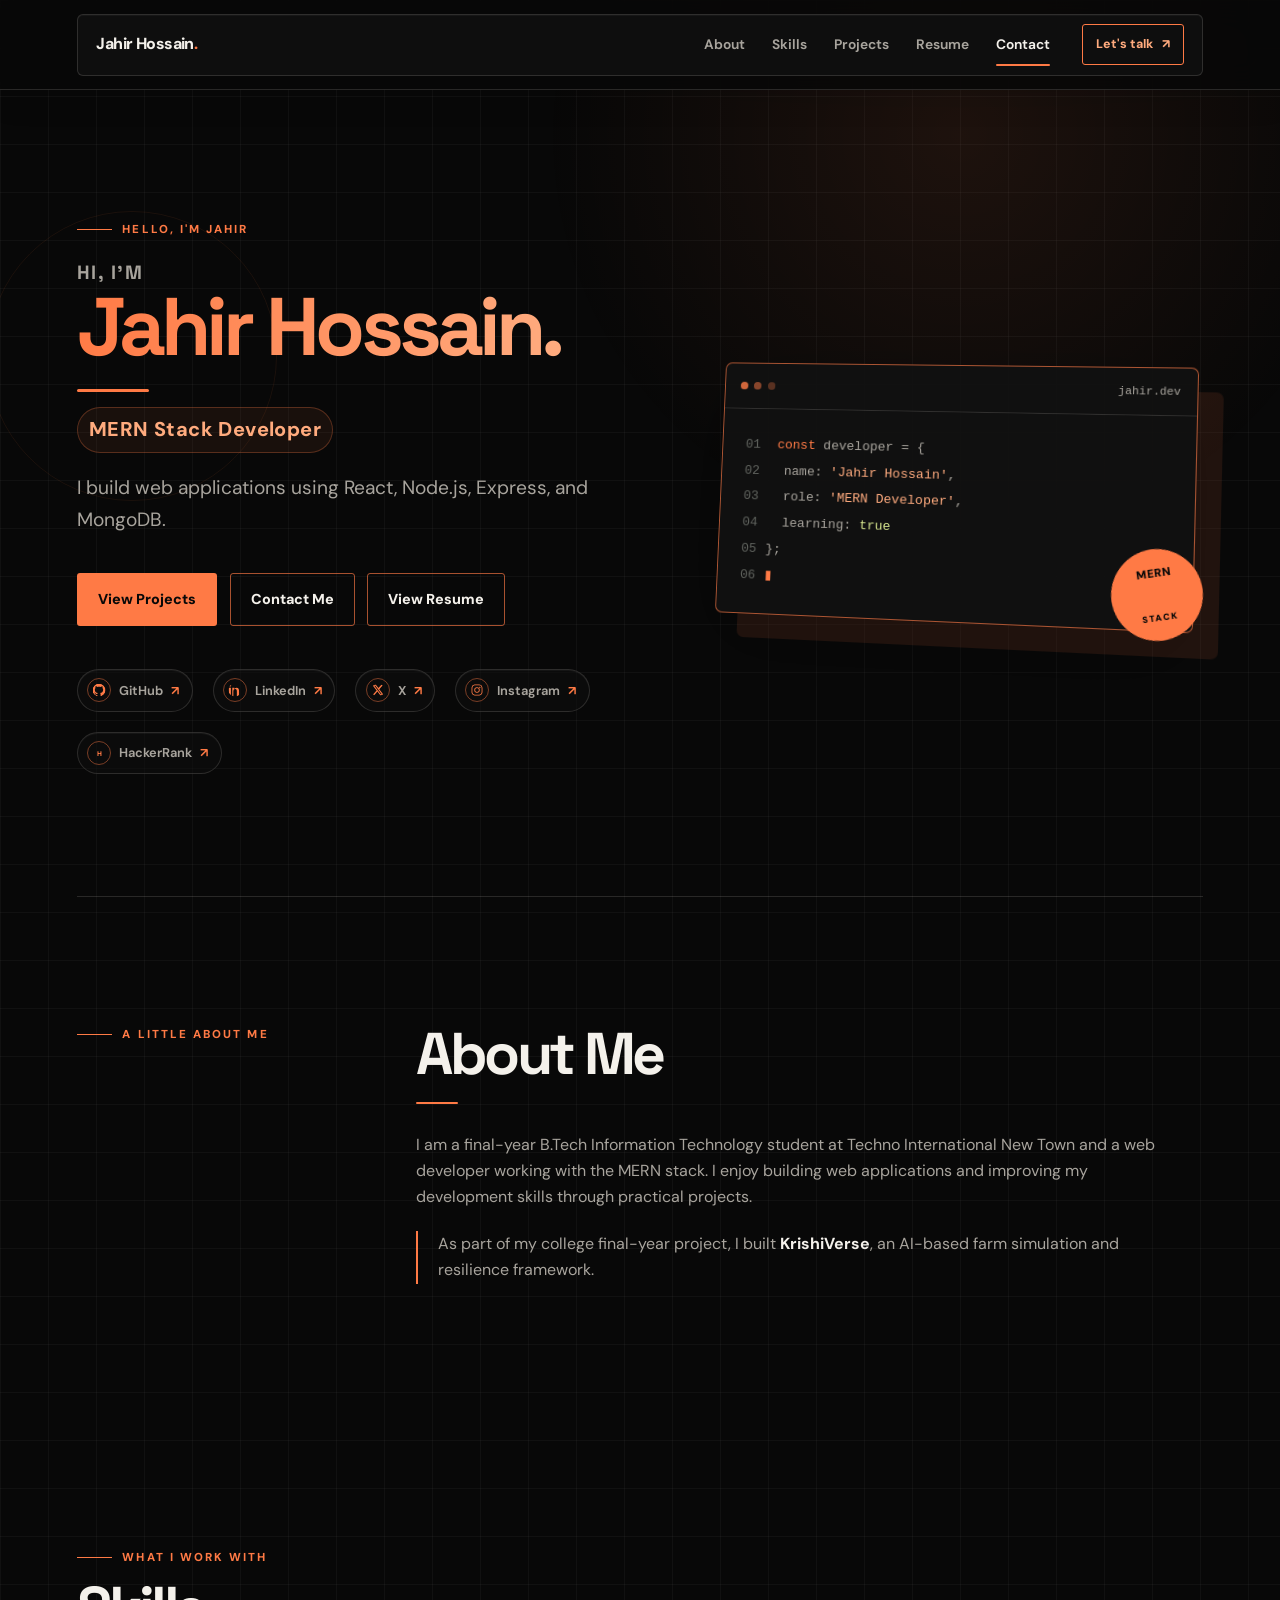
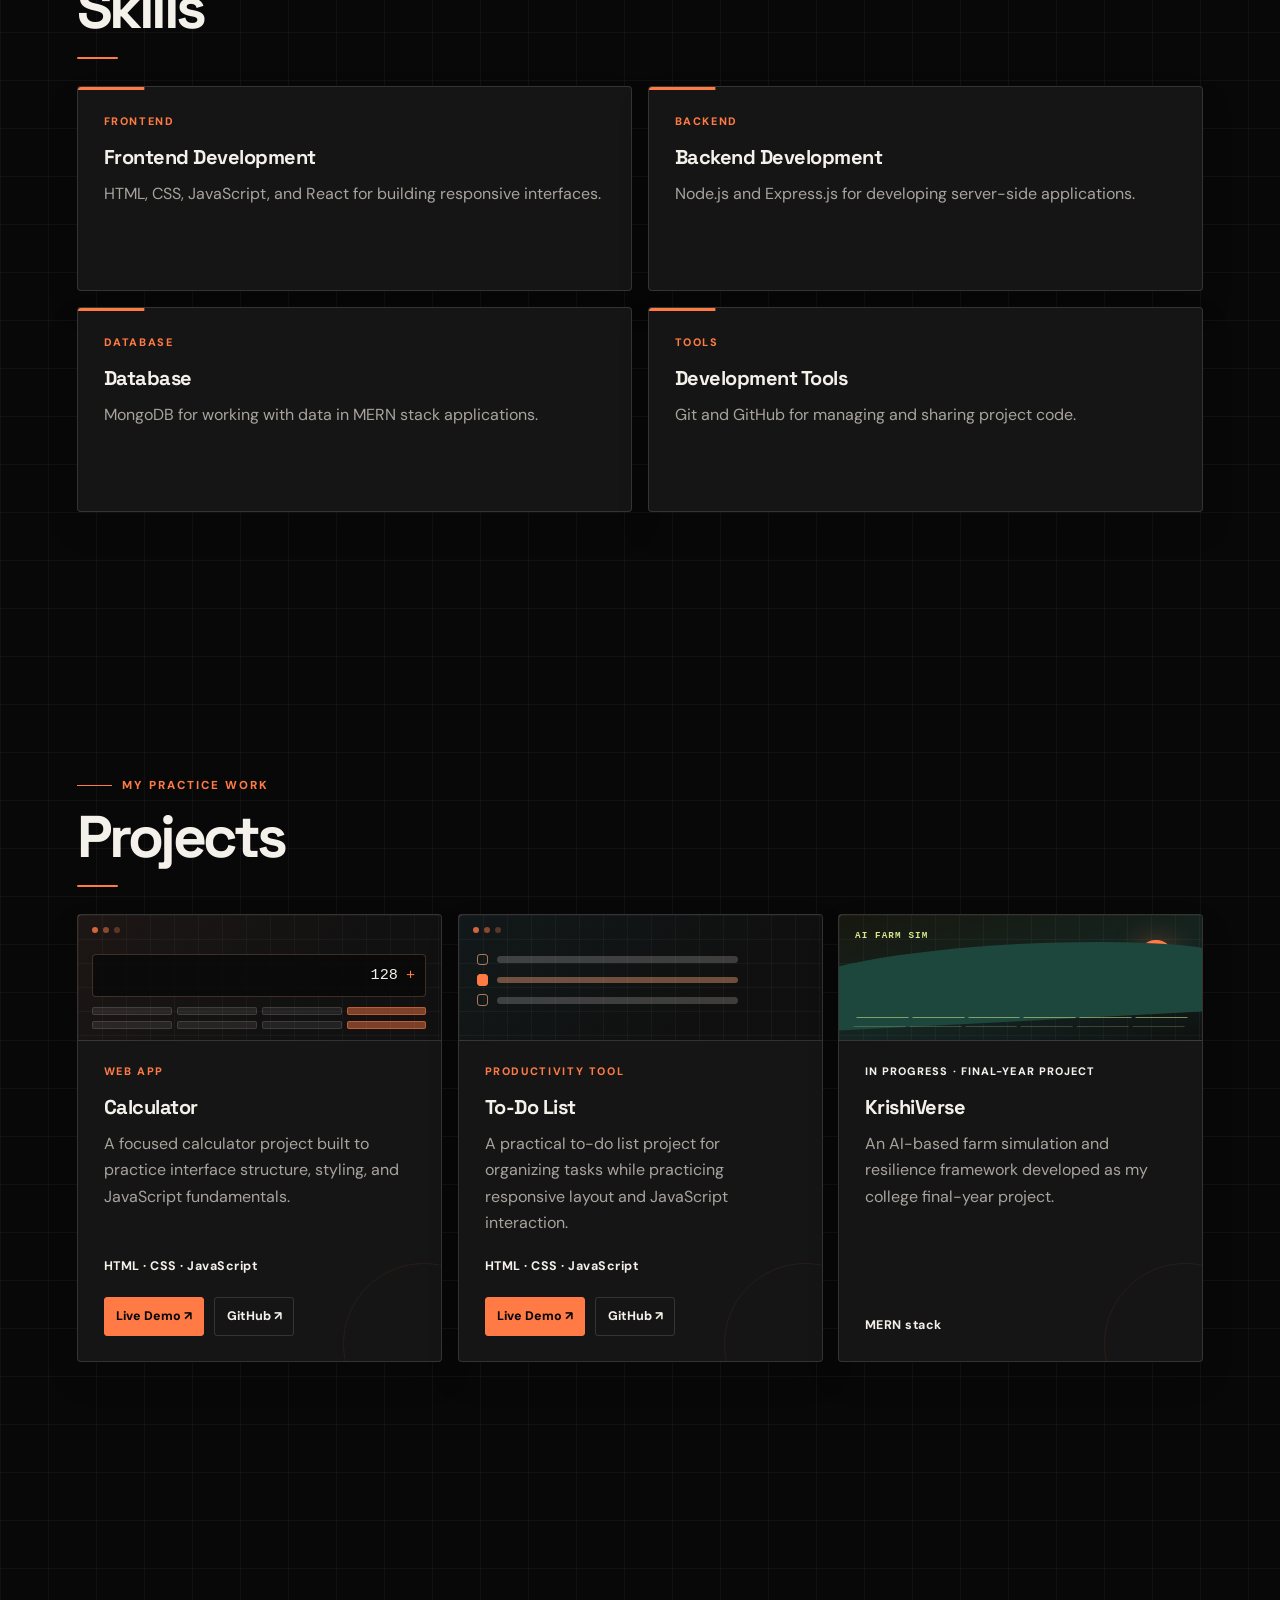
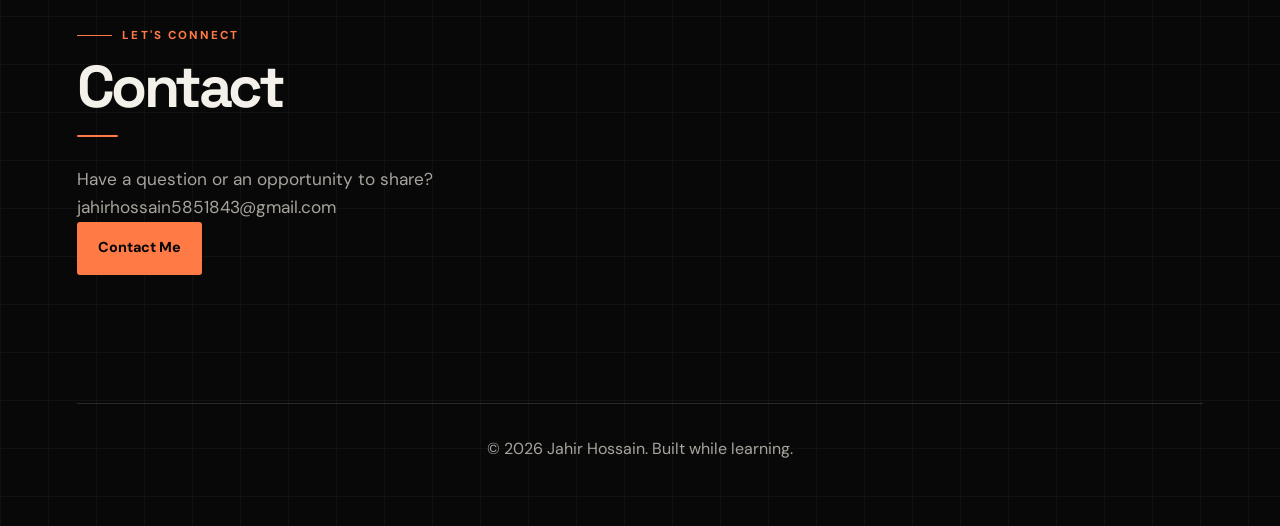
==== commit 1d5c26d6: "Create portfolio website" ====
--- a/index.html
+++ b/index.html
@@ -99,7 +99,7 @@
       <h2>About Me</h2>
       <div class="about-content">
         <p>
-          I am a B.Tech Information Technology student and a web developer
+          I am a final-year B.Tech Information Technology student at Techno International New Town and a web developer
           working with the MERN stack. I enjoy building web applications and
           improving my development skills through practical projects.
         </p>
